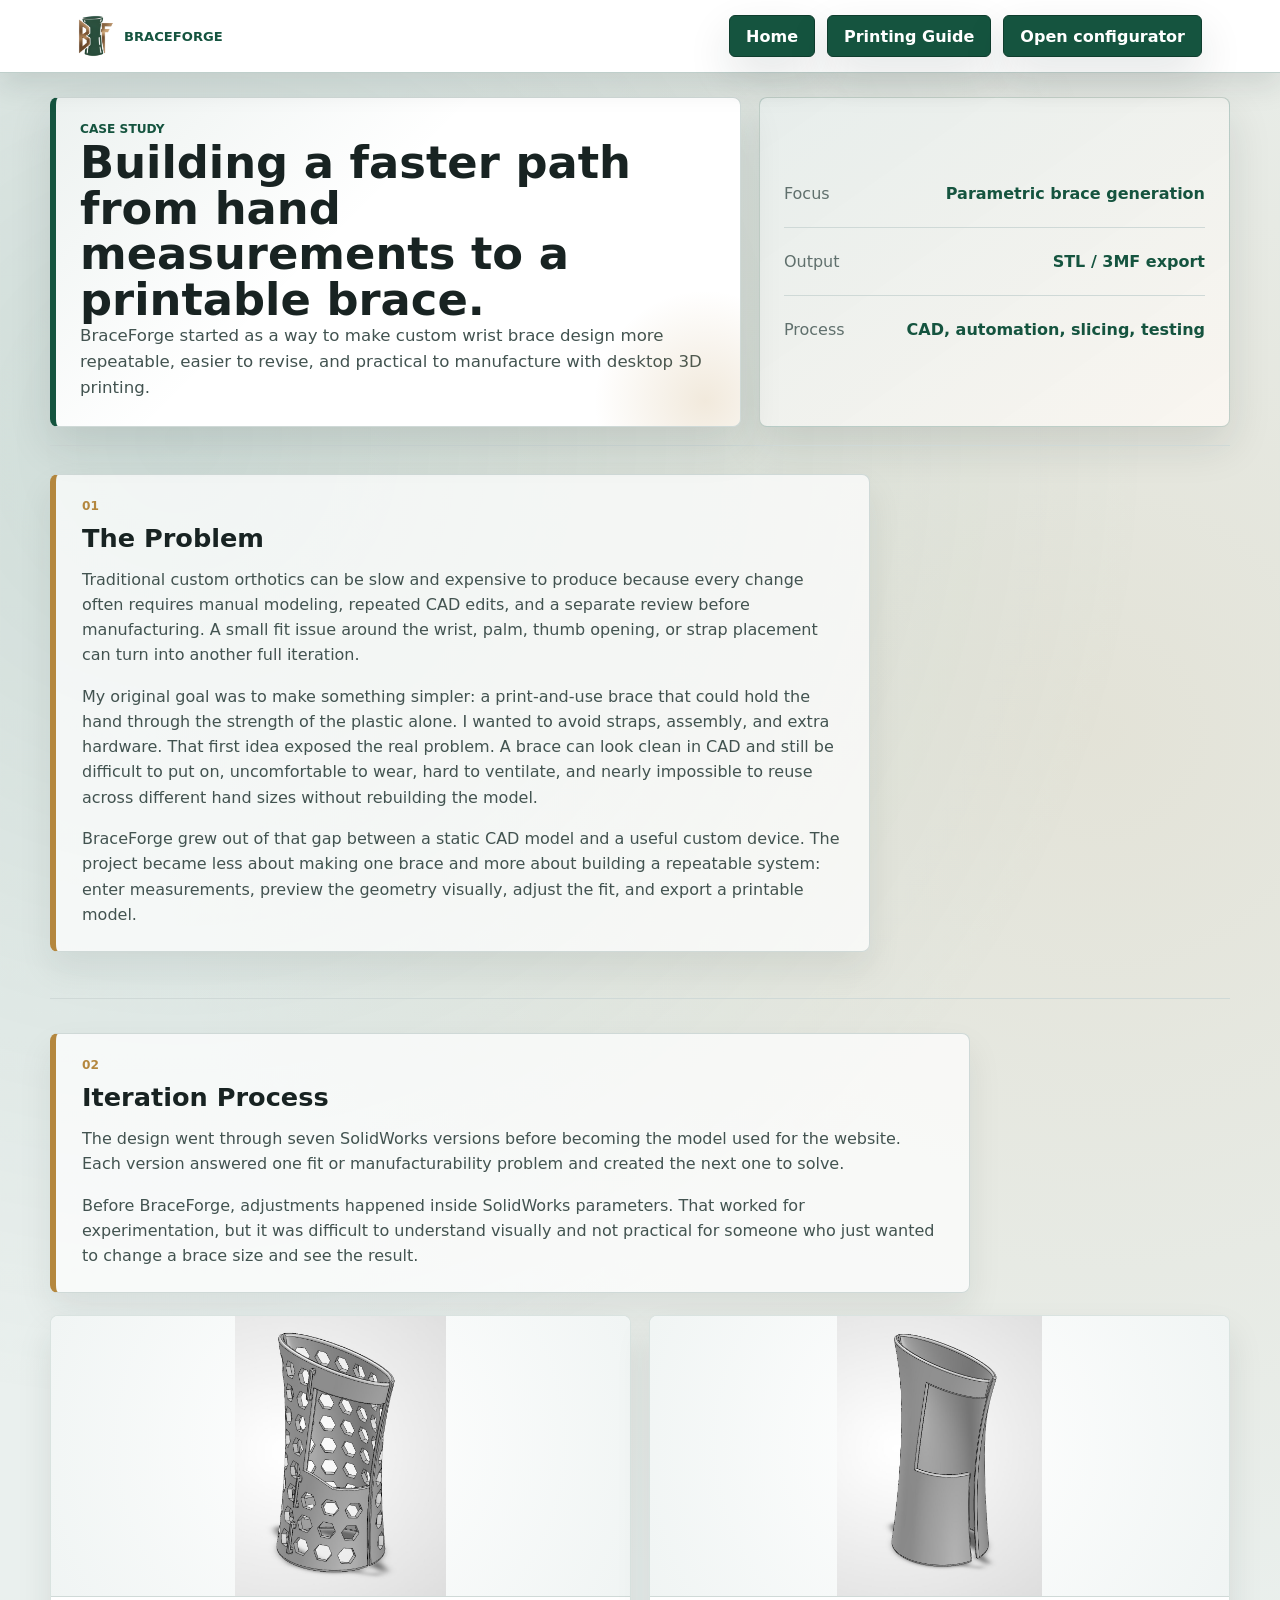
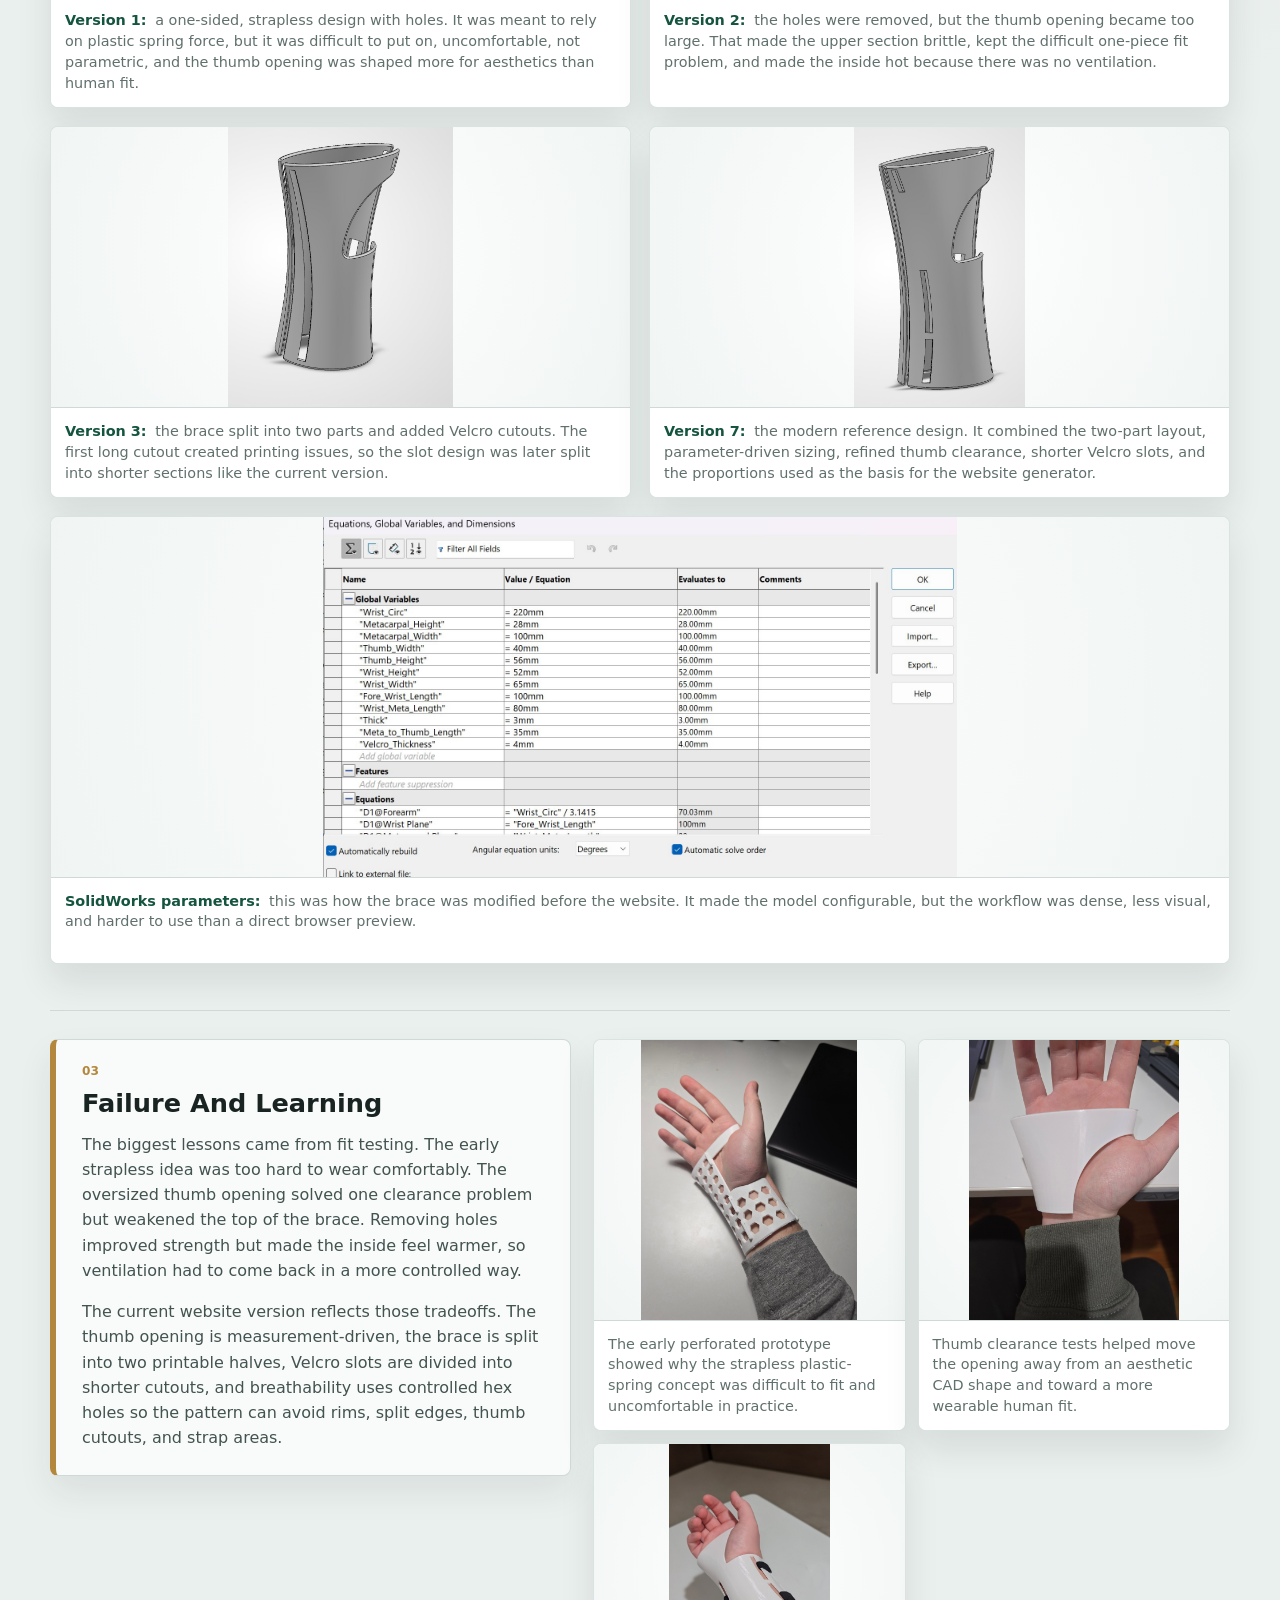
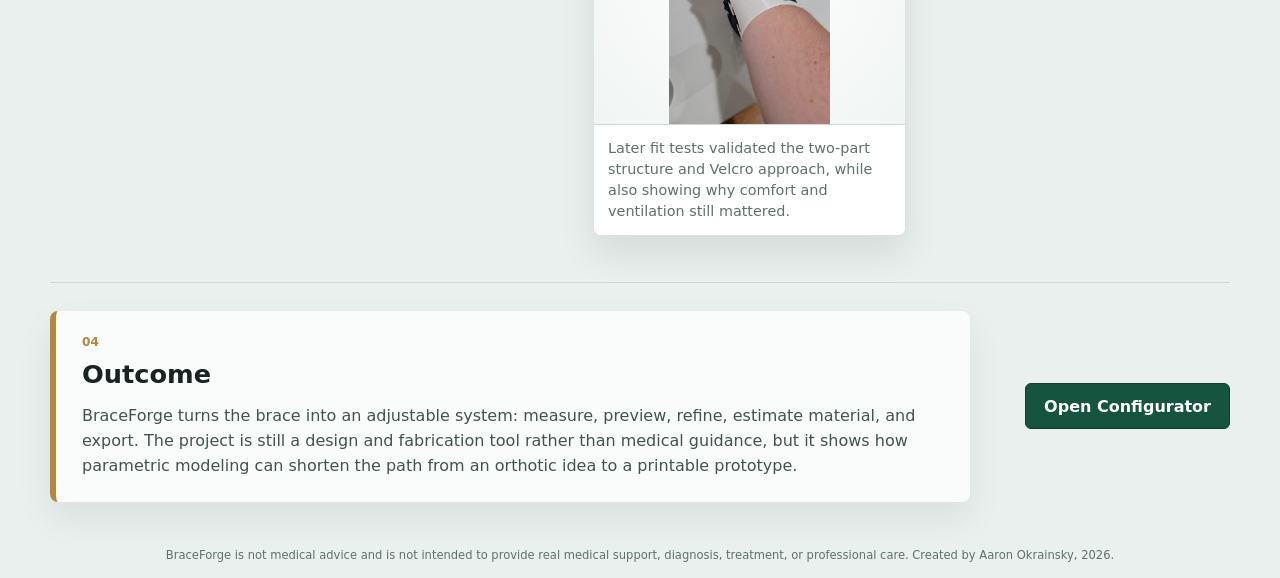
==== case-study.html @ 1c52fa02 "feat/fix: polish BraceForge case study and guide" ====
<!doctype html>
<html lang="en">
  <head>
    <meta charset="utf-8">
    <meta name="viewport" content="width=device-width, initial-scale=1">
    <title>Case Study | BraceForge</title>
    <link rel="icon" href="assets/favicon.ico" sizes="any">
    <link rel="icon" type="image/png" href="assets/favicon.png">
    <link rel="stylesheet" href="styles.css?v=braceforge-case-study-20260517">
  </head>
  <body class="info-page case-study-page">
    <header class="site-header">
      <nav class="site-header-inner" aria-label="Primary">
        <a class="brand-link" href="index.html">
          <img class="brand-logo" src="assets/braceforge-logo.png" alt="" aria-hidden="true">
          <span>BraceForge</span>
        </a>
        <div class="nav-links">
          <a class="nav-config-link" href="index.html">Home</a>
          <a class="nav-config-link" href="printing.html">Printing Guide</a>
          <a class="nav-config-link" href="configurator.html">Open configurator</a>
        </div>
      </nav>
    </header>

    <main class="info-shell">
      <div class="case-study-content">
        <section class="case-hero" aria-labelledby="case-title">
          <div>
            <p class="eyebrow">Case Study</p>
            <h1 id="case-title">Building a faster path from hand measurements to a printable brace.</h1>
            <p>
              BraceForge started as a way to make custom wrist brace design more repeatable, easier to revise, and practical to manufacture with desktop 3D printing.
            </p>
          </div>
          <aside class="case-summary" aria-label="Case study summary">
            <dl>
              <div>
                <dt>Focus</dt>
                <dd>Parametric brace generation</dd>
              </div>
              <div>
                <dt>Output</dt>
                <dd>STL / 3MF export</dd>
              </div>
              <div>
                <dt>Process</dt>
                <dd>CAD, automation, slicing, testing</dd>
              </div>
            </dl>
          </aside>
        </section>

        <section class="case-section case-text-section" aria-labelledby="problem-title">
          <div class="case-copy">
            <span>01</span>
            <h2 id="problem-title">The Problem</h2>
            <p>
              Traditional custom orthotics can be slow and expensive to produce because every change often requires manual modeling, repeated CAD edits, and a separate review before manufacturing. A small fit issue around the wrist, palm, thumb opening, or strap placement can turn into another full iteration.
            </p>
            <p>
              My original goal was to make something simpler: a print-and-use brace that could hold the hand through the strength of the plastic alone. I wanted to avoid straps, assembly, and extra hardware. That first idea exposed the real problem. A brace can look clean in CAD and still be difficult to put on, uncomfortable to wear, hard to ventilate, and nearly impossible to reuse across different hand sizes without rebuilding the model.
            </p>
            <p>
              BraceForge grew out of that gap between a static CAD model and a useful custom device. The project became less about making one brace and more about building a repeatable system: enter measurements, preview the geometry visually, adjust the fit, and export a printable model.
            </p>
          </div>
        </section>

        <section class="case-section case-story-section" aria-labelledby="iteration-title">
          <div class="case-copy">
            <span>02</span>
            <h2 id="iteration-title">Iteration Process</h2>
            <p>
              The design went through seven SolidWorks versions before becoming the model used for the website. Each version answered one fit or manufacturability problem and created the next one to solve.
            </p>
            <p>
              Before BraceForge, adjustments happened inside SolidWorks parameters. That worked for experimentation, but it was difficult to understand visually and not practical for someone who just wanted to change a brace size and see the result.
            </p>
          </div>
          <div class="case-timeline" aria-label="SolidWorks design progression">
            <figure class="case-figure">
              <img src="assets/case-study/web/thumb-hole-test.jpg" alt="First SolidWorks brace CAD version with ventilation holes and a one-sided opening">
              <figcaption>
                <strong>Version 1:</strong> a one-sided, strapless design with holes. It was meant to rely on plastic spring force, but it was difficult to put on, uncomfortable, not parametric, and the thumb opening was shaped more for aesthetics than human fit.
              </figcaption>
            </figure>
            <figure class="case-figure">
              <img src="assets/case-study/web/version-7-modern-reference.jpg" alt="Second SolidWorks brace CAD version without ventilation holes">
              <figcaption>
                <strong>Version 2:</strong> the holes were removed, but the thumb opening became too large. That made the upper section brittle, kept the difficult one-piece fit problem, and made the inside hot because there was no ventilation.
              </figcaption>
            </figure>
            <figure class="case-figure">
              <img src="assets/case-study/web/test-fit-placeholder-2.jpg" alt="Split two-part SolidWorks brace with a long Velcro cutout">
              <figcaption>
                <strong>Version 3:</strong> the brace split into two parts and added Velcro cutouts. The first long cutout created printing issues, so the slot design was later split into shorter sections like the current version.
              </figcaption>
            </figure>
            <figure class="case-figure">
              <img src="assets/case-study/web/solidworks-parameters.jpg" alt="Modern SolidWorks brace reference used for the BraceForge website model">
              <figcaption>
                <strong>Version 7:</strong> the modern reference design. It combined the two-part layout, parameter-driven sizing, refined thumb clearance, shorter Velcro slots, and the proportions used as the basis for the website generator.
              </figcaption>
            </figure>
            <figure class="case-figure case-figure-wide">
              <img src="assets/case-study/web/version-3-split-velcro.jpg" alt="SolidWorks parameter table used to modify brace dimensions before the website">
              <figcaption>
                <strong>SolidWorks parameters:</strong> this was how the brace was modified before the website. It made the model configurable, but the workflow was dense, less visual, and harder to use than a direct browser preview.
              </figcaption>
            </figure>
          </div>
        </section>

        <section class="case-section" aria-labelledby="learning-title">
          <div class="case-copy">
            <span>03</span>
            <h2 id="learning-title">Failure And Learning</h2>
            <p>
              The biggest lessons came from fit testing. The early strapless idea was too hard to wear comfortably. The oversized thumb opening solved one clearance problem but weakened the top of the brace. Removing holes improved strength but made the inside feel warmer, so ventilation had to come back in a more controlled way.
            </p>
            <p>
              The current website version reflects those tradeoffs. The thumb opening is measurement-driven, the brace is split into two printable halves, Velcro slots are divided into shorter cutouts, and breathability uses controlled hex holes so the pattern can avoid rims, split edges, thumb cutouts, and strap areas.
            </p>
          </div>
          <div class="case-media-grid" aria-label="Fit testing and thumb opening images">
            <figure class="case-figure">
              <img src="assets/case-study/web/test-fit-placeholder-1.jpg" alt="Early perforated brace prototype fit test on a hand">
              <figcaption>The early perforated prototype showed why the strapless plastic-spring concept was difficult to fit and uncomfortable in practice.</figcaption>
            </figure>
            <figure class="case-figure">
              <img src="assets/case-study/web/version-1-perforated-single-side.jpg" alt="Thumb hole shape test on a physical brace prototype">
              <figcaption>Thumb clearance tests helped move the opening away from an aesthetic CAD shape and toward a more wearable human fit.</figcaption>
            </figure>
            <figure class="case-figure">
              <img src="assets/case-study/web/version-2-oversized-thumb.jpg" alt="Modern brace prototype fit test with Velcro straps">
              <figcaption>Later fit tests validated the two-part structure and Velcro approach, while also showing why comfort and ventilation still mattered.</figcaption>
            </figure>
          </div>
        </section>

        <section class="case-section case-conclusion" aria-labelledby="outcome-title">
          <div class="case-copy">
            <span>04</span>
            <h2 id="outcome-title">Outcome</h2>
            <p>
              BraceForge turns the brace into an adjustable system: measure, preview, refine, estimate material, and export. The project is still a design and fabrication tool rather than medical guidance, but it shows how parametric modeling can shorten the path from an orthotic idea to a printable prototype.
            </p>
          </div>
          <a class="primary-link" href="configurator.html">Open Configurator</a>
        </section>
      </div>
    </main>

    <footer class="site-disclaimer">
      BraceForge is not medical advice and is not intended to provide real medical support, diagnosis, treatment, or professional care. Created by Aaron Okrainsky, 2026.
    </footer>
  </body>
</html>
---- styles.css ----
:root {
  color-scheme: light;
  --ink: #182322;
  --muted: #60706d;
  --line: #cfd9d7;
  --panel: #ffffff;
  --field: #f5f8f7;
  --accent: #15543f;
  --accent-2: #b4873e;
  --accent-3: #384f7c;
  --shadow: 0 18px 44px rgba(28, 43, 42, 0.12);
}

* {
  box-sizing: border-box;
}

body {
  margin: 0;
  min-height: 100vh;
  font-family: Inter, ui-sans-serif, system-ui, -apple-system, BlinkMacSystemFont, "Segoe UI", sans-serif;
  color: var(--ink);
  background: #eef3f2;
}

button,
input,
select {
  font: inherit;
}

.app-shell {
  min-height: 100vh;
  padding: 24px;
}

.workspace {
  min-height: calc(100vh - 48px);
  display: flex;
  flex-direction: column;
  gap: 18px;
}

.topbar {
  position: sticky;
  top: 0;
  z-index: 30;
  display: flex;
  justify-content: space-between;
  gap: 18px;
  align-items: end;
  padding: 14px 18px;
  border: 1px solid var(--line);
  background: rgba(255, 255, 255, 0.96);
  box-shadow: var(--shadow);
}

.topbar-brand {
  display: flex;
  align-items: center;
  gap: 14px;
  min-width: 0;
}

.topbar-brand-link {
  color: inherit;
  text-decoration: none;
}

.topbar-logo {
  flex: 0 0 auto;
  width: 46px;
  height: 54px;
  object-fit: contain;
  object-position: center;
}

.topbar-actions {
  display: flex;
  align-items: end;
  gap: 12px;
}

.home-link {
  min-height: 42px;
  display: inline-flex;
  align-items: center;
  justify-content: center;
  padding: 0 14px;
  border: 1px solid var(--line);
  border-radius: 6px;
  background: var(--panel);
  color: var(--ink);
  font-weight: 850;
  text-decoration: none;
  box-shadow: var(--shadow);
}

.eyebrow {
  margin: 0 0 4px;
  color: var(--accent);
  font-size: 0.76rem;
  font-weight: 800;
  text-transform: uppercase;
  letter-spacing: 0;
}

h1,
h2,
h3,
p {
  margin-top: 0;
}

h1 {
  margin-bottom: 0;
  font-size: clamp(1.8rem, 3.5vw, 3.1rem);
  line-height: 1.02;
  letter-spacing: 0;
}

h2 {
  font-size: 0.96rem;
  margin-bottom: 14px;
}

h3 {
  font-size: 0.9rem;
  margin-bottom: 8px;
}

.content-grid {
  flex: 1;
  display: grid;
  grid-template-columns: minmax(340px, 390px) minmax(360px, 1fr) minmax(240px, 300px);
  grid-template-rows: minmax(520px, calc(100vh - 174px));
  align-items: stretch;
  gap: 16px;
  min-height: 0;
}

.control-panel,
.spec-panel {
  background: var(--panel);
  border: 1px solid var(--line);
  box-shadow: var(--shadow);
  padding: 18px;
  overflow: auto;
  min-height: 0;
}

.control-panel {
  position: relative;
  z-index: 6;
}

.panel-section + .panel-section {
  border-top: 1px solid var(--line);
  margin-top: 20px;
  padding-top: 18px;
}

label,
.field {
  display: grid;
  grid-template-columns: minmax(0, 1fr) 92px auto;
  gap: 8px 10px;
  align-items: center;
  min-height: 44px;
  color: #273936;
  font-size: 0.92rem;
}

.control-group {
  --group-accent: var(--accent);
  --group-bg: #f8faf9;
  --group-open-bg: #fff;
  margin-top: 10px;
  border: 1px solid var(--line);
  border-left: 5px solid var(--group-accent);
  border-radius: 18px;
  background: var(--group-bg);
  overflow: hidden;
  transition: background 160ms ease, border-color 160ms ease, box-shadow 160ms ease;
}

.control-group[open] {
  background: var(--group-open-bg);
  border-color: #c7d5d2;
  box-shadow: 0 10px 26px rgba(20, 40, 36, 0.07);
}

.control-group:nth-of-type(1) {
  --group-accent: var(--accent);
  --group-bg: #eef8f5;
  --group-open-bg: linear-gradient(90deg, #f2faf8 0%, #ffffff 34%);
}

.control-group:nth-of-type(2) {
  --group-accent: #384f7c;
  --group-bg: #f0f4fb;
  --group-open-bg: linear-gradient(90deg, #f4f7fd 0%, #ffffff 34%);
}

.control-group:nth-of-type(3) {
  --group-accent: var(--accent-2);
  --group-bg: #fff4ee;
  --group-open-bg: linear-gradient(90deg, #fff6f1 0%, #ffffff 34%);
}

.control-group:nth-of-type(4) {
  --group-accent: #8d6a2c;
  --group-bg: #fbf7e8;
  --group-open-bg: linear-gradient(90deg, #fdf9ec 0%, #ffffff 34%);
}

.control-group:nth-of-type(5) {
  --group-accent: #53605d;
  --group-bg: #f1f4f3;
  --group-open-bg: linear-gradient(90deg, #f5f7f6 0%, #ffffff 34%);
}

.control-group summary {
  min-height: 42px;
  padding: 0 14px;
  display: flex;
  align-items: center;
  justify-content: flex-start;
  color: var(--ink);
  cursor: pointer;
  font-size: 0.82rem;
  font-weight: 900;
  text-transform: uppercase;
  list-style: none;
}

.control-group summary::before {
  content: "";
  width: 8px;
  height: 8px;
  margin-right: 10px;
  border-radius: 50%;
  background: var(--group-accent);
  box-shadow: 0 0 0 3px rgba(255, 255, 255, 0.68);
}

.control-group summary::-webkit-details-marker {
  display: none;
}

.control-group summary::after {
  content: "+";
  margin-left: auto;
  color: var(--muted);
  font-size: 1rem;
}

.control-group[open] summary::after {
  content: "-";
}

.control-group-body {
  display: grid;
  grid-template-rows: 0fr;
  opacity: 0;
  padding: 0 14px;
  transition: grid-template-rows 180ms ease, opacity 140ms ease, padding 180ms ease;
}

.control-group[open] .control-group-body {
  grid-template-rows: 1fr;
  opacity: 1;
  padding: 2px 14px 14px;
}

.control-group-body > * {
  min-height: 0;
  overflow: hidden;
}

.control-group-body label:first-child {
  margin-top: 0;
}

.label-text {
  display: inline-flex;
  align-items: center;
  gap: 6px;
  min-width: 0;
}

.info-bubble {
  position: relative;
  display: inline-grid;
  place-items: center;
  flex: 0 0 auto;
  width: 18px;
  height: 18px;
  border: 1px solid var(--line);
  border-radius: 50%;
  background: var(--field);
  color: var(--muted);
  font-size: 0.72rem;
  font-weight: 800;
  cursor: help;
}

.tooltip {
  position: absolute;
  left: 24px;
  top: 50%;
  z-index: 20;
  width: 250px;
  padding: 9px 10px;
  border: 1px solid var(--line);
  border-radius: 6px;
  background: #fff;
  box-shadow: var(--shadow);
  color: var(--ink);
  font-size: 0.78rem;
  font-weight: 600;
  line-height: 1.35;
  opacity: 0;
  pointer-events: none;
  transform: translateY(-50%) translateX(-4px);
  transition: opacity 120ms ease, transform 120ms ease;
}

.info-bubble:hover .tooltip,
.info-bubble:focus .tooltip {
  opacity: 1;
  transform: translateY(-50%) translateX(0);
}

.unit {
  color: var(--muted);
}

.range-text {
  grid-column: 2 / 4;
  justify-self: start;
  margin-top: -6px;
  color: var(--muted);
  font-size: 0.74rem;
}

label + label,
.field + label {
  margin-top: 10px;
}

input[type="number"],
select {
  width: 92px;
  border: 1px solid var(--line);
  background: var(--field);
  color: var(--ink);
  padding: 8px 10px;
  border-radius: 6px;
}

input[type="number"] {
  appearance: textfield;
  -moz-appearance: textfield;
}

input[type="number"]::-webkit-inner-spin-button,
input[type="number"]::-webkit-outer-spin-button {
  -webkit-appearance: none;
  margin: 0;
}

select {
  width: 148px;
  grid-column: 2 / 4;
}

input[type="range"] {
  width: 118px;
  accent-color: var(--accent);
}

.range-field input[type="range"] {
  grid-column: 2;
  width: 100%;
  min-width: 0;
}

.range-field strong {
  min-width: 72px;
  color: var(--accent);
  font-size: 0.82rem;
  text-align: right;
}

.field.range-field {
  grid-template-columns: minmax(0, 1fr) minmax(132px, 168px) 78px;
  column-gap: 14px;
}

.segmented {
  grid-column: 2 / 4;
  display: grid;
  grid-template-columns: repeat(2, 1fr);
  border: 1px solid var(--line);
  border-radius: 6px;
  overflow: hidden;
}

.segmented button,
.icon-button {
  border: 0;
  min-height: 38px;
  background: var(--field);
  color: var(--muted);
  cursor: pointer;
  font-weight: 800;
}

.segmented button.active,
.icon-button.active {
  background: var(--accent);
  color: #fff;
}

.check {
  grid-template-columns: auto 1fr;
  justify-content: start;
}

.check input {
  accent-color: var(--accent);
}

.model-stage {
  position: relative;
  min-height: 0;
  height: 100%;
  overflow: hidden;
  background: #f8faf9;
  border: 1px solid var(--line);
  box-shadow: var(--shadow);
}

.canvas-toolbar {
  position: absolute;
  z-index: 2;
  top: 14px;
  right: 14px;
  display: flex;
  gap: 8px;
}

.icon-button {
  width: 40px;
  border: 1px solid var(--line);
  border-radius: 6px;
}

#braceViewport {
  display: block;
  width: 100%;
  height: 100%;
  min-height: 0;
  background:
    linear-gradient(#dfe7e5 1px, transparent 1px),
    linear-gradient(90deg, #dfe7e5 1px, transparent 1px),
    #f8faf9;
  background-size: 32px 32px;
}

.home-preview-inputs {
  display: none;
}

.site-disclaimer {
  padding: 10px 18px 14px;
  color: var(--muted);
  font-size: 0.72rem;
  line-height: 1.35;
  text-align: center;
}

#braceViewport canvas {
  display: block;
  width: 100%;
  height: 100%;
}

.viewport-status {
  position: absolute;
  left: 16px;
  bottom: 14px;
  z-index: 2;
  padding: 8px 10px;
  border: 1px solid var(--line);
  border-radius: 6px;
  background: rgba(255, 255, 255, 0.88);
  color: var(--muted);
  font-size: 0.82rem;
  pointer-events: none;
}

.spec-panel dl {
  margin: 0;
}

.spec-panel dl div {
  display: flex;
  justify-content: space-between;
  gap: 16px;
  padding: 13px 0;
  border-bottom: 1px solid var(--line);
}

dt {
  color: var(--muted);
}

dd {
  margin: 0;
  font-weight: 800;
  text-align: right;
}

.landing-page {
  background: #eaf0ee;
}

.landing-shell {
  min-height: 100vh;
  display: grid;
  align-content: start;
  gap: 24px;
  padding: 24px 28px 28px;
}

.brand-link,
.nav-config-link {
  pointer-events: auto;
  text-decoration: none;
  font-weight: 900;
}

.nav-links {
  pointer-events: auto;
  display: flex;
  flex-wrap: wrap;
  align-items: center;
  gap: 12px;
}

.nav-links a {
  font-weight: 850;
  text-decoration: none;
}

.compact-link {
  min-height: 42px;
  padding: 0 16px;
}

.brand-link {
  color: var(--accent);
  text-transform: uppercase;
  font-size: 0.82rem;
  white-space: nowrap;
  display: inline-flex;
  align-items: center;
  gap: 10px;
}

.brand-logo {
  width: 36px;
  height: 42px;
  object-fit: contain;
  object-position: center;
  flex: 0 0 auto;
}

.nav-config-link {
  min-height: 42px;
  display: inline-flex;
  align-items: center;
  justify-content: center;
  padding: 0 16px;
  border-radius: 6px;
  background: var(--accent);
  color: #fff !important;
  border: 1px solid #0f3d2e;
  box-shadow: var(--shadow);
}

.landing-hero {
  min-height: min(720px, calc(100vh - 112px));
  display: grid;
  grid-template-columns: minmax(280px, 0.92fr) minmax(320px, 1.08fr);
  gap: 34px;
  align-items: center;
  max-width: 1180px;
  width: 100%;
  margin: 0 auto;
}

.landing-copy {
  max-width: 620px;
}

.hero-logo {
  display: block;
  width: clamp(112px, 16vw, 176px);
  height: auto;
  margin-bottom: 22px;
  object-fit: contain;
  object-position: center;
}

.landing-copy h1 {
  max-width: 650px;
  font-size: clamp(2.4rem, 5.4vw, 5.25rem);
  line-height: 0.96;
  margin-bottom: 22px;
}

.landing-lede {
  max-width: 560px;
  color: #425350;
  font-size: clamp(1rem, 1.5vw, 1.24rem);
  line-height: 1.55;
  margin-bottom: 28px;
}

.primary-link,
.secondary-link {
  display: inline-flex;
  align-items: center;
  justify-content: center;
  min-height: 46px;
  padding: 0 18px;
  border-radius: 6px;
  font-weight: 850;
  text-decoration: none;
}

.primary-link {
  background: var(--accent);
  color: #fff;
  border: 1px solid #0f3d2e;
}

.secondary-link {
  color: var(--ink);
  border: 1px solid rgba(180, 135, 62, 0.62);
  background: rgba(255, 255, 255, 0.68);
}

.landing-visual {
  position: relative;
  min-height: 520px;
  display: grid;
  place-items: center;
  overflow: visible;
  background: transparent;
}

.landing-visual #braceViewport {
  position: relative;
  z-index: 1;
  width: 100%;
  height: 100%;
  min-height: 520px;
  background: transparent;
}

.landing-visual #braceViewport canvas {
  display: block;
  width: 100%;
  height: 100%;
}

.preview-status {
  position: absolute;
  left: 16px;
  bottom: 14px;
  z-index: 2;
  padding: 8px 10px;
  border: 1px solid var(--line);
  border-radius: 6px;
  background: rgba(255, 255, 255, 0.88);
  color: var(--muted);
  font-size: 0.82rem;
  pointer-events: none;
}

.landing-band {
  display: grid;
  grid-template-columns: repeat(3, 1fr);
  gap: 1px;
  max-width: 1180px;
  width: 100%;
  margin: -82px auto 0;
  border: 1px solid var(--line);
  background: var(--line);
  box-shadow: var(--shadow);
}

.landing-band div {
  min-height: 142px;
  padding: 20px;
  background: #fff;
}

.landing-band span {
  display: block;
  color: var(--accent-2);
  font-size: 0.76rem;
  font-weight: 900;
  margin-bottom: 12px;
}

.landing-band h2 {
  margin-bottom: 8px;
}

.landing-band p {
  margin-bottom: 0;
  color: var(--muted);
  line-height: 1.45;
}

.landing-case-callout {
  display: flex;
  justify-content: space-between;
  align-items: center;
  gap: 22px;
  max-width: 1180px;
  width: 100%;
  margin: 0 auto;
  padding: 22px 24px;
  border-top: 1px solid var(--line);
  border-bottom: 1px solid var(--line);
  background: rgba(255, 255, 255, 0.58);
}

.landing-case-callout span {
  display: block;
  margin-bottom: 8px;
  color: var(--accent-2);
  font-size: 0.76rem;
  font-weight: 900;
  text-transform: uppercase;
}

.landing-case-callout h2 {
  max-width: 720px;
  margin-bottom: 8px;
  font-size: clamp(1.32rem, 2vw, 2rem);
}

.landing-case-callout p {
  max-width: 760px;
  margin-bottom: 0;
  color: var(--muted);
  line-height: 1.5;
}

.export-actions {
  display: grid;
  grid-template-columns: 1fr 1fr;
  gap: 10px;
  margin-top: 18px;
}

.export-button {
  width: 100%;
  min-height: 42px;
  border: 1px solid #0f3d2e;
  border-radius: 6px;
  background: var(--accent);
  color: #fff;
  font-weight: 800;
  cursor: pointer;
}

.export-button.secondary {
  background: #f8faf9;
  color: var(--accent);
  border-color: rgba(180, 135, 62, 0.72);
}

.export-note {
  margin: 10px 0 0;
  color: var(--muted);
  font-size: 0.82rem;
  line-height: 1.45;
}

.export-note a {
  color: var(--accent);
  font-weight: 850;
}

.spec-panel select {
  width: min(100%, 170px);
  min-height: 38px;
  grid-column: auto;
}

.material-row dt {
  display: grid;
  align-content: center;
}

.info-page {
  background: #eaf0ee;
}

.site-header {
  position: sticky;
  top: 0;
  z-index: 40;
  background: #fff;
  border-bottom: 1px solid #bfcfcb;
  box-shadow: 0 12px 30px rgba(28, 43, 42, 0.12);
}

.site-header-inner {
  max-width: 1180px;
  min-height: 72px;
  margin: 0 auto;
  padding: 14px 28px;
  display: flex;
  justify-content: space-between;
  align-items: center;
  gap: 16px;
}

.info-shell {
  min-height: 100vh;
  padding: 24px 28px 36px;
}

.info-content {
  max-width: 1180px;
  width: 100%;
  margin: 0 auto;
  display: grid;
  gap: 16px;
}

.info-hero {
  display: grid;
  grid-template-columns: minmax(0, 1.1fr) minmax(280px, 0.9fr);
  align-items: stretch;
  gap: 16px;
}

.info-hero > div {
  padding: 24px;
  border: 1px solid var(--line);
  background: #fff;
  box-shadow: var(--shadow);
  display: grid;
  align-content: center;
}

.info-hero h1 {
  max-width: 680px;
  font-size: clamp(1.9rem, 3vw, 3rem);
  line-height: 1.04;
  margin-bottom: 14px;
}

.info-hero p {
  max-width: 720px;
  color: #425350;
  font-size: 1.02rem;
  line-height: 1.55;
  margin-bottom: 0;
}

.info-summary {
  border: 1px solid var(--line);
  background: var(--line);
  box-shadow: var(--shadow);
  display: flex;
}

.info-summary dl {
  margin: 0;
  width: 100%;
  display: grid;
  gap: 1px;
}

.info-summary div {
  min-height: 72px;
  display: grid;
  align-content: center;
  gap: 4px;
  padding: 14px 16px;
  border: 0;
  background: #f8faf9;
}

.info-summary dt {
  color: var(--muted);
  font-size: 0.82rem;
  font-weight: 850;
}

.info-summary dd {
  color: var(--ink);
  font-size: 1.04rem;
  font-weight: 900;
  text-align: left;
}

.info-grid {
  display: grid;
  grid-template-columns: repeat(2, minmax(0, 1fr));
  gap: 16px;
}

.info-grid article {
  min-height: 190px;
  padding: 18px;
  border: 1px solid var(--line);
  background: #fff;
  box-shadow: var(--shadow);
}

.info-grid h2 {
  font-size: 0.96rem;
  margin-bottom: 12px;
  text-transform: uppercase;
}

.info-grid ul {
  margin: 0;
  padding-left: 18px;
  color: var(--muted);
  font-size: 0.96rem;
  line-height: 1.55;
}

.info-grid li + li {
  margin-top: 7px;
}

.case-study-content {
  display: grid;
  gap: 18px;
  max-width: 1180px;
  width: 100%;
  margin: 0 auto;
}

.case-hero {
  display: grid;
  grid-template-columns: minmax(0, 1.1fr) minmax(280px, 0.75fr);
  gap: 16px;
  align-items: stretch;
}

.case-hero > div,
.case-summary {
  padding: 24px;
  border: 1px solid var(--line);
  background: #fff;
  box-shadow: var(--shadow);
}

.case-hero p:last-child {
  margin-bottom: 0;
  color: #425350;
  font-size: 1.04rem;
  line-height: 1.58;
}

.case-summary {
  display: flex;
  align-items: center;
}

.case-summary dl {
  width: 100%;
  margin: 0;
}

.case-summary div {
  display: flex;
  justify-content: space-between;
  gap: 14px;
  padding: 13px 0;
  border-bottom: 1px solid var(--line);
}

.case-summary div:last-child {
  border-bottom: 0;
}

.case-section {
  display: grid;
  grid-template-columns: minmax(0, 0.9fr) minmax(320px, 1.1fr);
  gap: 22px;
  padding: 28px 0;
  border-top: 1px solid var(--line);
  align-items: start;
}

.case-text-section {
  grid-template-columns: minmax(0, 820px);
}

.case-story-section {
  grid-template-columns: 1fr;
}

.case-copy span {
  display: block;
  margin-bottom: 10px;
  color: var(--accent-2);
  font-size: 0.76rem;
  font-weight: 900;
  text-transform: uppercase;
}

.case-copy h2 {
  margin-bottom: 14px;
  font-size: clamp(1.5rem, 2vw, 2.2rem);
}

.case-copy p {
  color: #425350;
  line-height: 1.58;
}

.case-copy p:last-child {
  margin-bottom: 0;
}

.case-media-grid {
  display: grid;
  grid-template-columns: repeat(2, minmax(0, 1fr));
  gap: 12px;
}

.case-media-grid-large {
  grid-template-columns: repeat(3, minmax(0, 1fr));
}

.case-timeline {
  display: grid;
  grid-template-columns: repeat(2, minmax(0, 1fr));
  gap: 14px;
}

.case-figure {
  margin: 0;
  overflow: hidden;
  border: 1px solid var(--line);
  background: #fff;
  box-shadow: 0 12px 28px rgba(28, 43, 42, 0.08);
}

.case-figure-wide {
  grid-column: 1 / -1;
}

.case-figure img {
  display: block;
  width: 100%;
  height: 280px;
  object-fit: contain;
  background: #f7faf9;
}

.case-figure-wide img {
  height: 360px;
}

.case-figure figcaption {
  min-height: 86px;
  padding: 13px 14px;
  border-top: 1px solid var(--line);
  color: var(--muted);
  font-size: 0.9rem;
  line-height: 1.45;
}

.case-figure strong {
  color: var(--ink);
}

.case-placeholder {
  min-height: 220px;
  margin: 0;
  display: grid;
  grid-template-rows: 1fr auto;
  border: 1px dashed #b9c8c4;
  background: #fff;
}

.case-placeholder span {
  display: grid;
  place-items: center;
  padding: 18px;
  color: var(--accent);
  font-size: 0.82rem;
  font-weight: 900;
  text-align: center;
  text-transform: uppercase;
}

.case-placeholder figcaption {
  min-height: 54px;
  padding: 10px 12px;
  border-top: 1px solid var(--line);
  color: var(--muted);
  font-size: 0.82rem;
  line-height: 1.35;
}

.case-conclusion {
  grid-template-columns: minmax(0, 1fr) auto;
  align-items: center;
  padding-bottom: 0;
}

@media (max-width: 1050px) {
  .topbar {
    align-items: stretch;
    flex-direction: column;
  }

  .topbar-actions {
    align-items: stretch;
    flex-wrap: wrap;
  }

  .content-grid {
    grid-template-columns: minmax(260px, 340px) 1fr;
  }

  .spec-panel {
    grid-column: 1 / -1;
  }
}

@media (max-height: 760px) and (min-width: 761px) {
  .landing-shell {
    align-content: start;
  }

  .landing-hero {
    min-height: auto;
    padding-top: 18px;
  }

  .landing-copy h1 {
    font-size: clamp(2.2rem, 4.7vw, 4.35rem);
  }

  .landing-band {
    margin-top: 0;
  }
}

@media (max-width: 760px) {
  .app-shell {
    padding: 12px;
  }

  .workspace {
    min-height: calc(100vh - 24px);
  }

  .content-grid {
    grid-template-columns: 1fr;
    grid-template-rows: auto;
  }

  .model-stage,
  #braceViewport {
    min-height: 430px;
    height: auto;
  }

  .landing-shell {
    padding: 16px 16px 16px;
    align-content: start;
  }

  .landing-hero {
    min-height: auto;
    grid-template-columns: 1fr;
    gap: 20px;
  }

  .landing-visual,
  .landing-visual #braceViewport {
    min-height: 360px;
  }

  .landing-band {
    grid-template-columns: 1fr;
    margin-top: 0;
  }

  .landing-case-callout {
    align-items: stretch;
    flex-direction: column;
    padding: 20px;
  }

  .nav-links {
    width: 100%;
    justify-content: stretch;
  }

  .nav-links a {
    flex: 1 1 145px;
  }

  .info-shell {
    padding: 16px 16px 20px;
  }

  .site-header-inner {
    flex-direction: column;
    align-items: stretch;
    padding: 14px 16px;
  }

  .info-hero {
    grid-template-columns: 1fr;
  }

  .info-grid {
    grid-template-columns: 1fr;
  }

  .case-hero,
  .case-section,
  .case-conclusion {
    grid-template-columns: 1fr;
  }

  .case-media-grid,
  .case-media-grid-large,
  .case-timeline {
    grid-template-columns: 1fr;
  }

  .case-figure-wide {
    grid-column: auto;
  }

  .case-figure img,
  .case-figure-wide img {
    height: auto;
    max-height: 360px;
  }

  .case-placeholder {
    min-height: 180px;
  }
}

/* Case study polish */
.case-study-page .info-shell {
  background:
    radial-gradient(circle at 14% 10%, rgba(21, 84, 63, 0.13), transparent 28%),
    radial-gradient(circle at 86% 18%, rgba(180, 135, 62, 0.13), transparent 30%);
}

.case-study-page .case-hero {
  gap: 18px;
  align-items: stretch;
}

.case-study-page .case-hero > div,
.case-study-page .case-summary,
.case-study-page .case-text-section .case-copy {
  border-radius: 8px;
  overflow: hidden;
}

.case-study-page .case-hero > div {
  position: relative;
  border-left: 6px solid var(--accent);
  background:
    linear-gradient(135deg, rgba(21, 84, 63, 0.08), transparent 42%),
    #fff;
}

.case-study-page .case-hero > div::after {
  content: "";
  position: absolute;
  right: -80px;
  bottom: -90px;
  width: 230px;
  height: 230px;
  border-radius: 50%;
  background: radial-gradient(circle, rgba(180, 135, 62, 0.18), transparent 68%);
  pointer-events: none;
}

.case-study-page .case-summary {
  border-color: rgba(21, 84, 63, 0.22);
  background:
    linear-gradient(145deg, rgba(21, 84, 63, 0.1), rgba(180, 135, 62, 0.08)),
    #fff;
}

.case-study-page .case-summary div {
  min-height: 68px;
  align-items: center;
}

.case-study-page .case-summary dd {
  color: var(--accent);
}

.case-study-page .case-text-section .case-copy {
  max-width: 920px;
  padding: 24px 26px;
  border: 1px solid var(--line);
  border-left: 6px solid var(--accent-2);
  background: rgba(255, 255, 255, 0.72);
  box-shadow: 0 16px 34px rgba(28, 43, 42, 0.08);
}

.case-study-page .case-story-section {
  padding-top: 34px;
}

.case-study-page .case-timeline {
  gap: 18px;
}

.case-study-page .case-figure {
  border-radius: 8px;
  border-color: rgba(21, 84, 63, 0.16);
  box-shadow: 0 18px 34px rgba(28, 43, 42, 0.1);
  transition: transform 180ms ease, box-shadow 180ms ease, border-color 180ms ease;
}

.case-study-page .case-figure:hover {
  transform: translateY(-4px);
  border-color: rgba(180, 135, 62, 0.5);
  box-shadow: 0 24px 44px rgba(28, 43, 42, 0.16);
}

.case-study-page .case-figure img {
  background:
    radial-gradient(circle at 50% 45%, rgba(255, 255, 255, 0.98), rgba(238, 243, 242, 0.88));
}

.case-study-page .case-figure figcaption {
  background: #fff;
}

.case-study-page .case-figure strong {
  display: inline-block;
  margin-right: 4px;
  color: var(--accent);
}

.case-study-page .case-story-section > .case-copy,
.case-study-page .case-section[aria-labelledby="learning-title"] > .case-copy {
  max-width: 920px;
  padding: 24px 26px;
  border: 1px solid var(--line);
  border-left: 6px solid var(--accent-2);
  border-radius: 8px;
  background: rgba(255, 255, 255, 0.72);
  box-shadow: 0 16px 34px rgba(28, 43, 42, 0.08);
}

/* Shared gold-accent cards and configurator nav polish */
.info-page:not(.case-study-page) .info-hero > div,
.info-page:not(.case-study-page) .info-summary,
.info-page:not(.case-study-page) .info-grid article,
.case-study-page .case-conclusion > .case-copy {
  border-left: 6px solid var(--accent-2);
  border-radius: 8px;
  box-shadow: 0 16px 34px rgba(28, 43, 42, 0.08);
}

.info-page:not(.case-study-page) .info-hero > div,
.info-page:not(.case-study-page) .info-summary {
  overflow: hidden;
}

.info-page:not(.case-study-page) .info-grid article,
.case-study-page .case-conclusion > .case-copy {
  background: rgba(255, 255, 255, 0.78);
}

.info-page:not(.case-study-page) .info-grid article {
  transition: transform 180ms ease, box-shadow 180ms ease, border-color 180ms ease;
}

.info-page:not(.case-study-page) .info-grid article:hover {
  transform: translateY(-3px);
  border-left-color: var(--accent);
  box-shadow: 0 22px 42px rgba(28, 43, 42, 0.13);
}

.case-study-page .case-conclusion > .case-copy {
  max-width: 920px;
  padding: 24px 26px;
}

.configurator-page .home-link,
body:not(.landing-page):not(.info-page) .home-link {
  border-color: #0f3d2e;
  background: var(--accent);
  color: #fff;
  box-shadow: var(--shadow);
}

.configurator-page .home-link:hover,
body:not(.landing-page):not(.info-page) .home-link:hover {
  background: #0f3d2e;
}

/* Printing Guide active accent */
.info-page:not(.case-study-page) .info-hero > div {
  border-left-color: var(--accent);
}

.info-page:not(.case-study-page) .info-summary,
.info-page:not(.case-study-page) .info-grid article {
  border-left-color: var(--accent-2);
}

.info-page:not(.case-study-page) .info-grid article:hover {
  border-left-color: var(--accent-2);
}

/* Prevent landing workflow cards from overlapping hero copy at browser zoom levels */
.landing-page .landing-hero {
  min-height: auto;
  padding: clamp(22px, 3vw, 42px) 0 clamp(10px, 2.4vw, 32px);
}

.landing-page .landing-band {
  margin-top: clamp(-34px, -2vw, -16px);
}
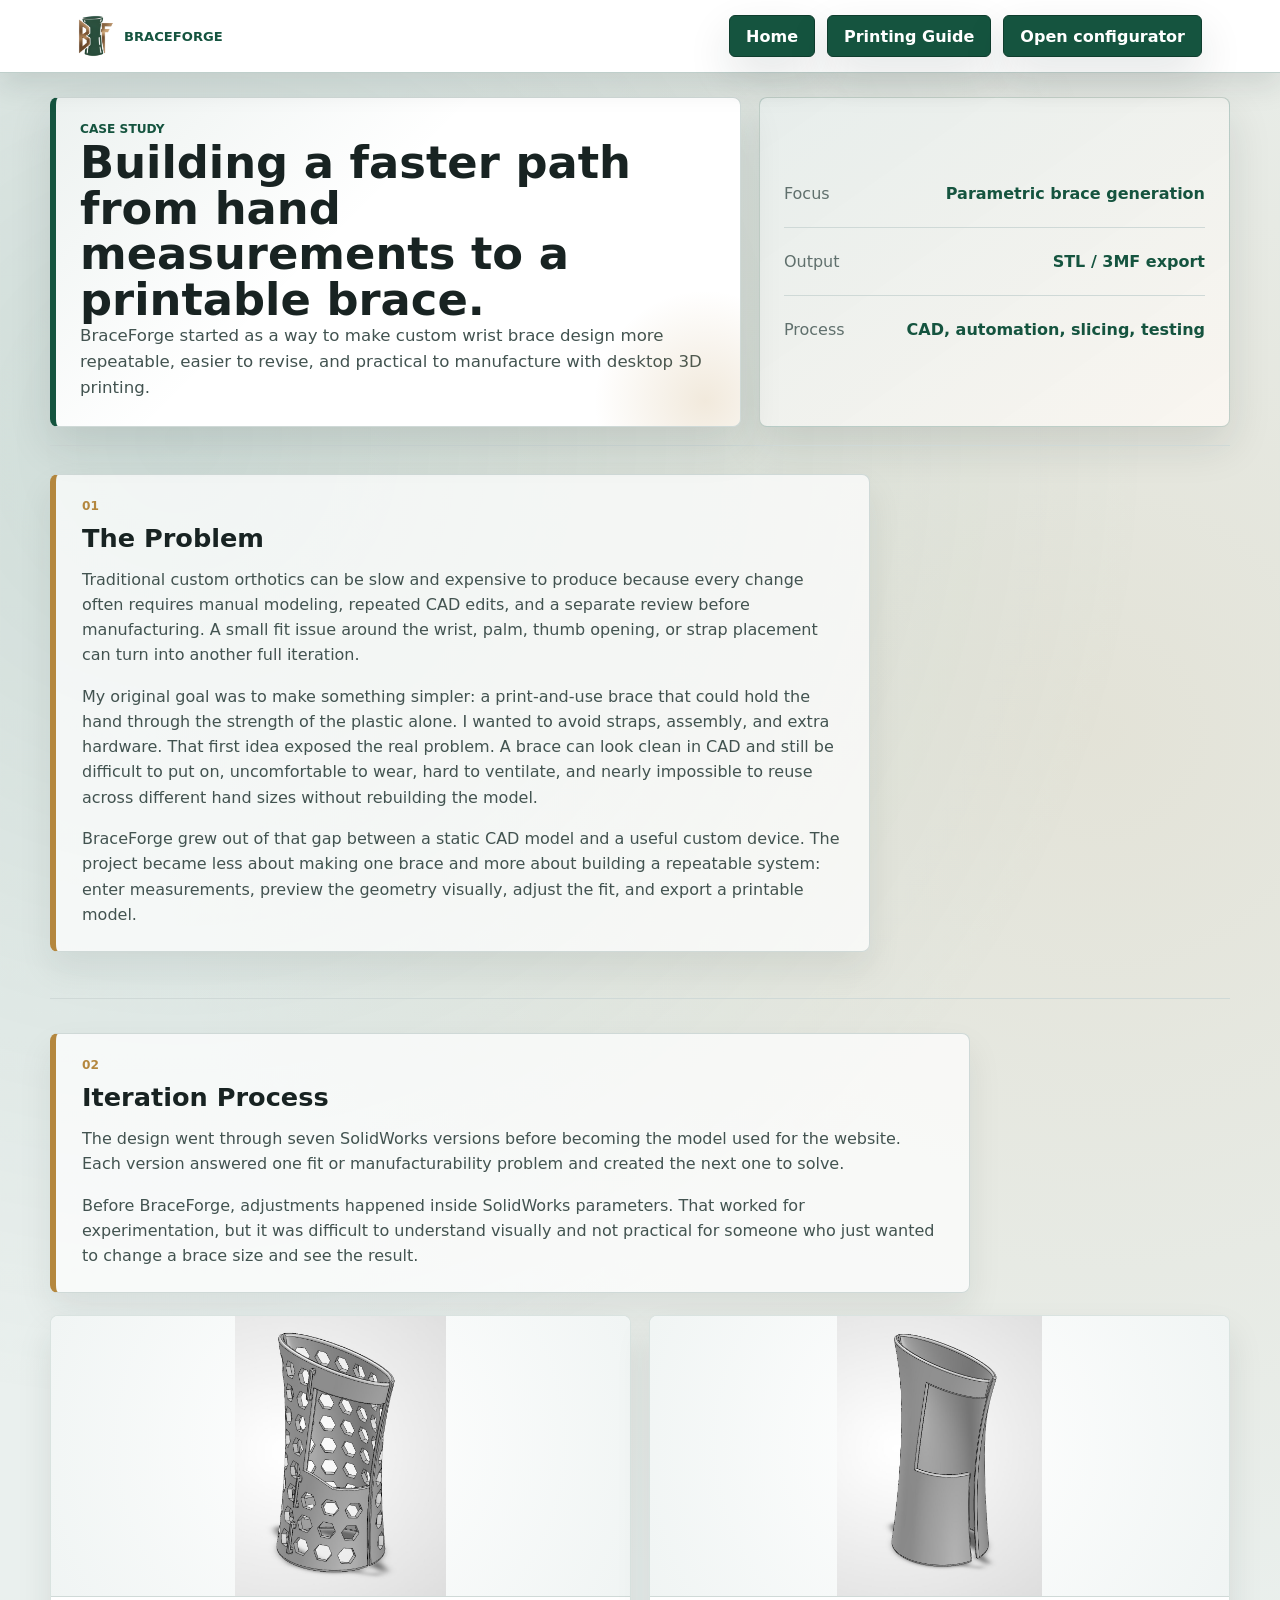
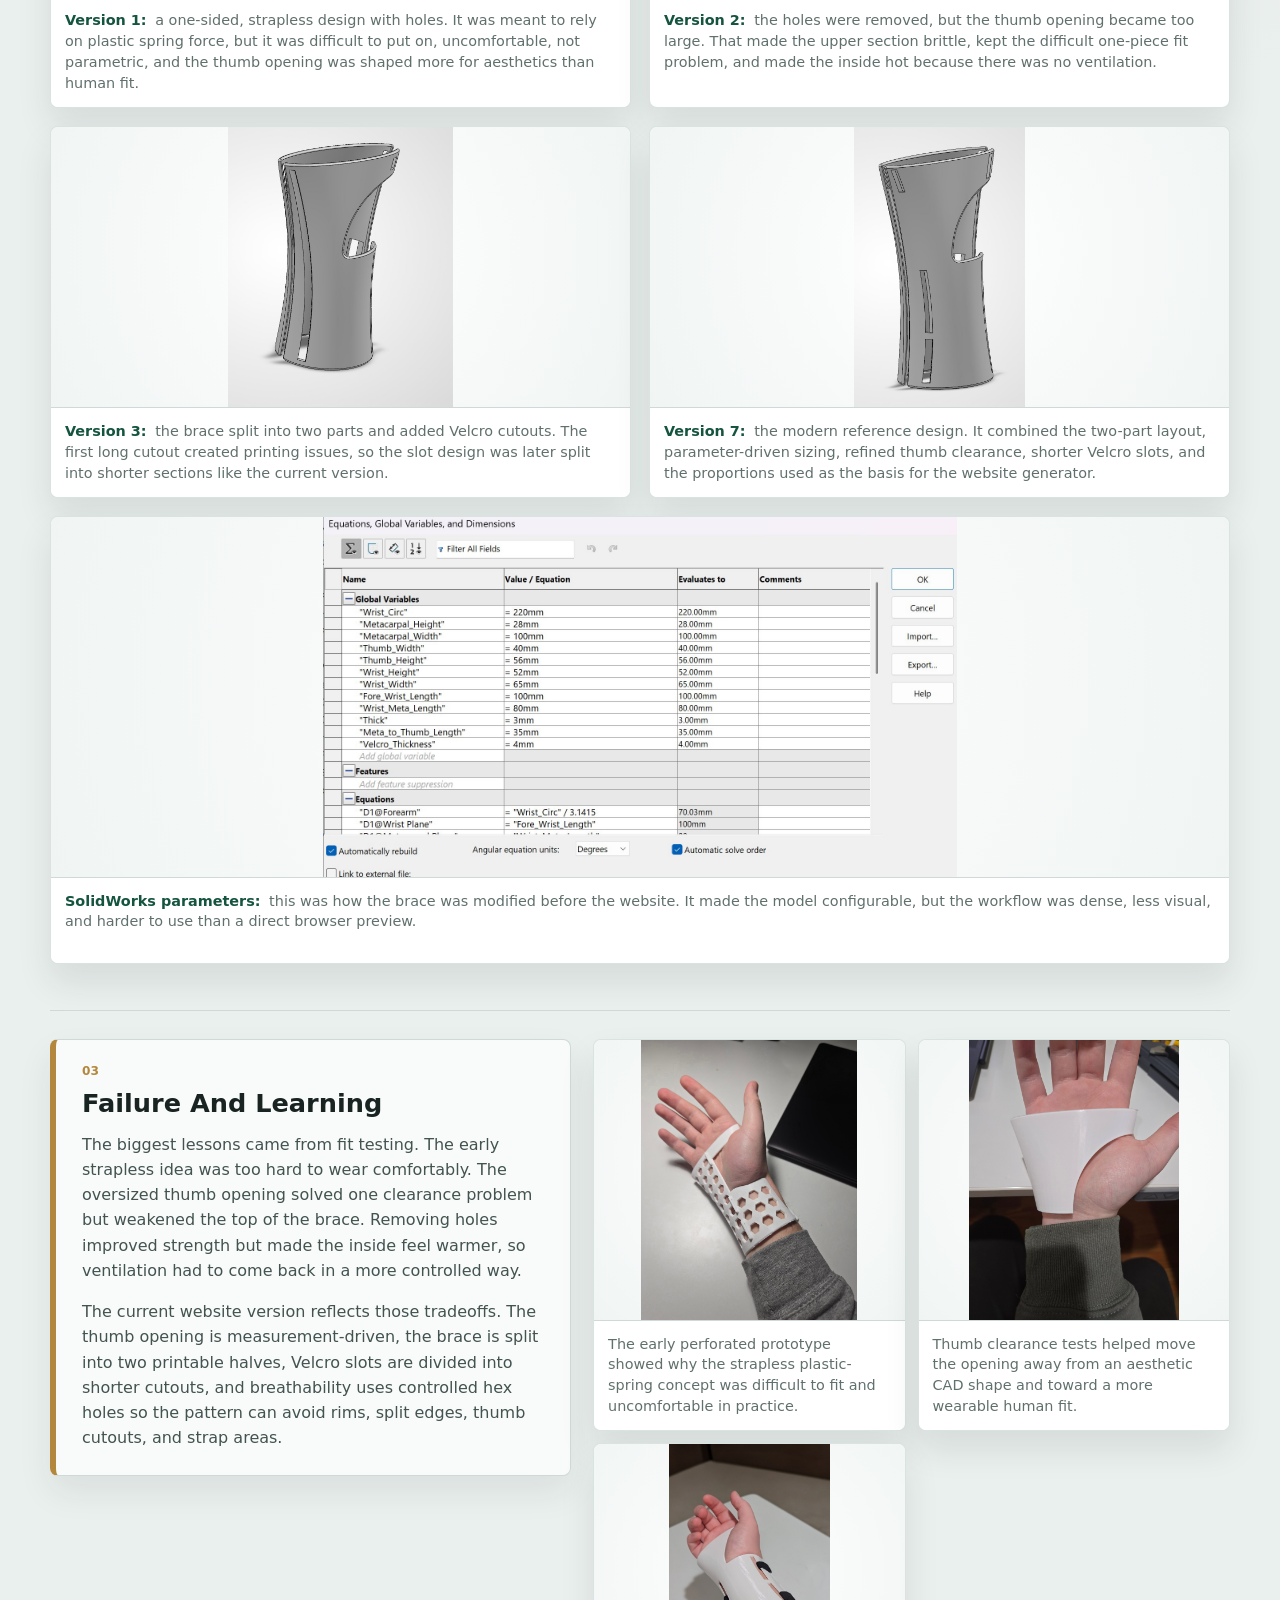
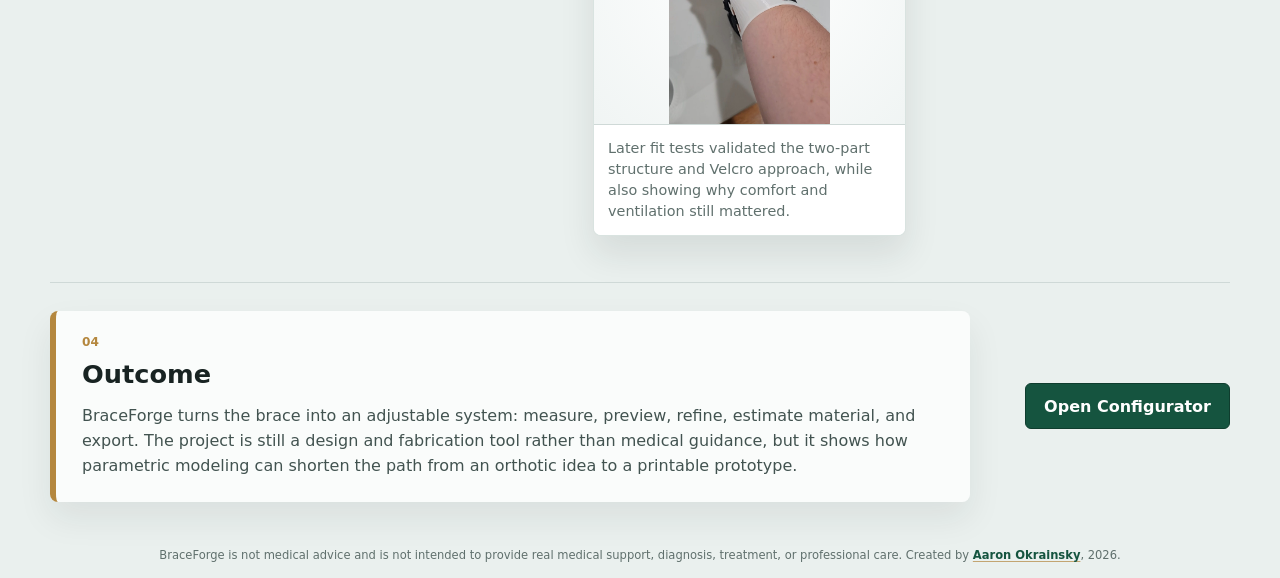
==== commit f69ee2bb: "Prepare case study launch links" ====
--- a/case-study.html
+++ b/case-study.html
@@ -11,14 +11,14 @@
   <body class="info-page case-study-page">
     <header class="site-header">
       <nav class="site-header-inner" aria-label="Primary">
-        <a class="brand-link" href="index.html">
+        <a class="brand-link" href="/">
           <img class="brand-logo" src="assets/braceforge-logo.png" alt="" aria-hidden="true">
           <span>BraceForge</span>
         </a>
         <div class="nav-links">
-          <a class="nav-config-link" href="index.html">Home</a>
-          <a class="nav-config-link" href="printing.html">Printing Guide</a>
-          <a class="nav-config-link" href="configurator.html">Open configurator</a>
+          <a class="nav-config-link" href="/">Home</a>
+          <a class="nav-config-link" href="/printing">Printing Guide</a>
+          <a class="nav-config-link" href="/configurator">Open configurator</a>
         </div>
       </nav>
     </header>
@@ -147,13 +147,13 @@
               BraceForge turns the brace into an adjustable system: measure, preview, refine, estimate material, and export. The project is still a design and fabrication tool rather than medical guidance, but it shows how parametric modeling can shorten the path from an orthotic idea to a printable prototype.
             </p>
           </div>
-          <a class="primary-link" href="configurator.html">Open Configurator</a>
+          <a class="primary-link" href="/configurator">Open Configurator</a>
         </section>
       </div>
     </main>
 
     <footer class="site-disclaimer">
-      BraceForge is not medical advice and is not intended to provide real medical support, diagnosis, treatment, or professional care. Created by Aaron Okrainsky, 2026.
+      BraceForge is not medical advice and is not intended to provide real medical support, diagnosis, treatment, or professional care. Created by <a href="https://aaronokrainsky.com" rel="noopener">Aaron Okrainsky</a>, 2026.
     </footer>
   </body>
 </html>
--- a/styles.css
+++ b/styles.css
@@ -481,6 +481,13 @@
   text-align: center;
 }
 
+.site-disclaimer a {
+  color: var(--accent);
+  font-weight: 800;
+  text-decoration-color: rgba(180, 135, 62, 0.7);
+  text-underline-offset: 2px;
+}
+
 #braceViewport canvas {
   display: block;
   width: 100%;
